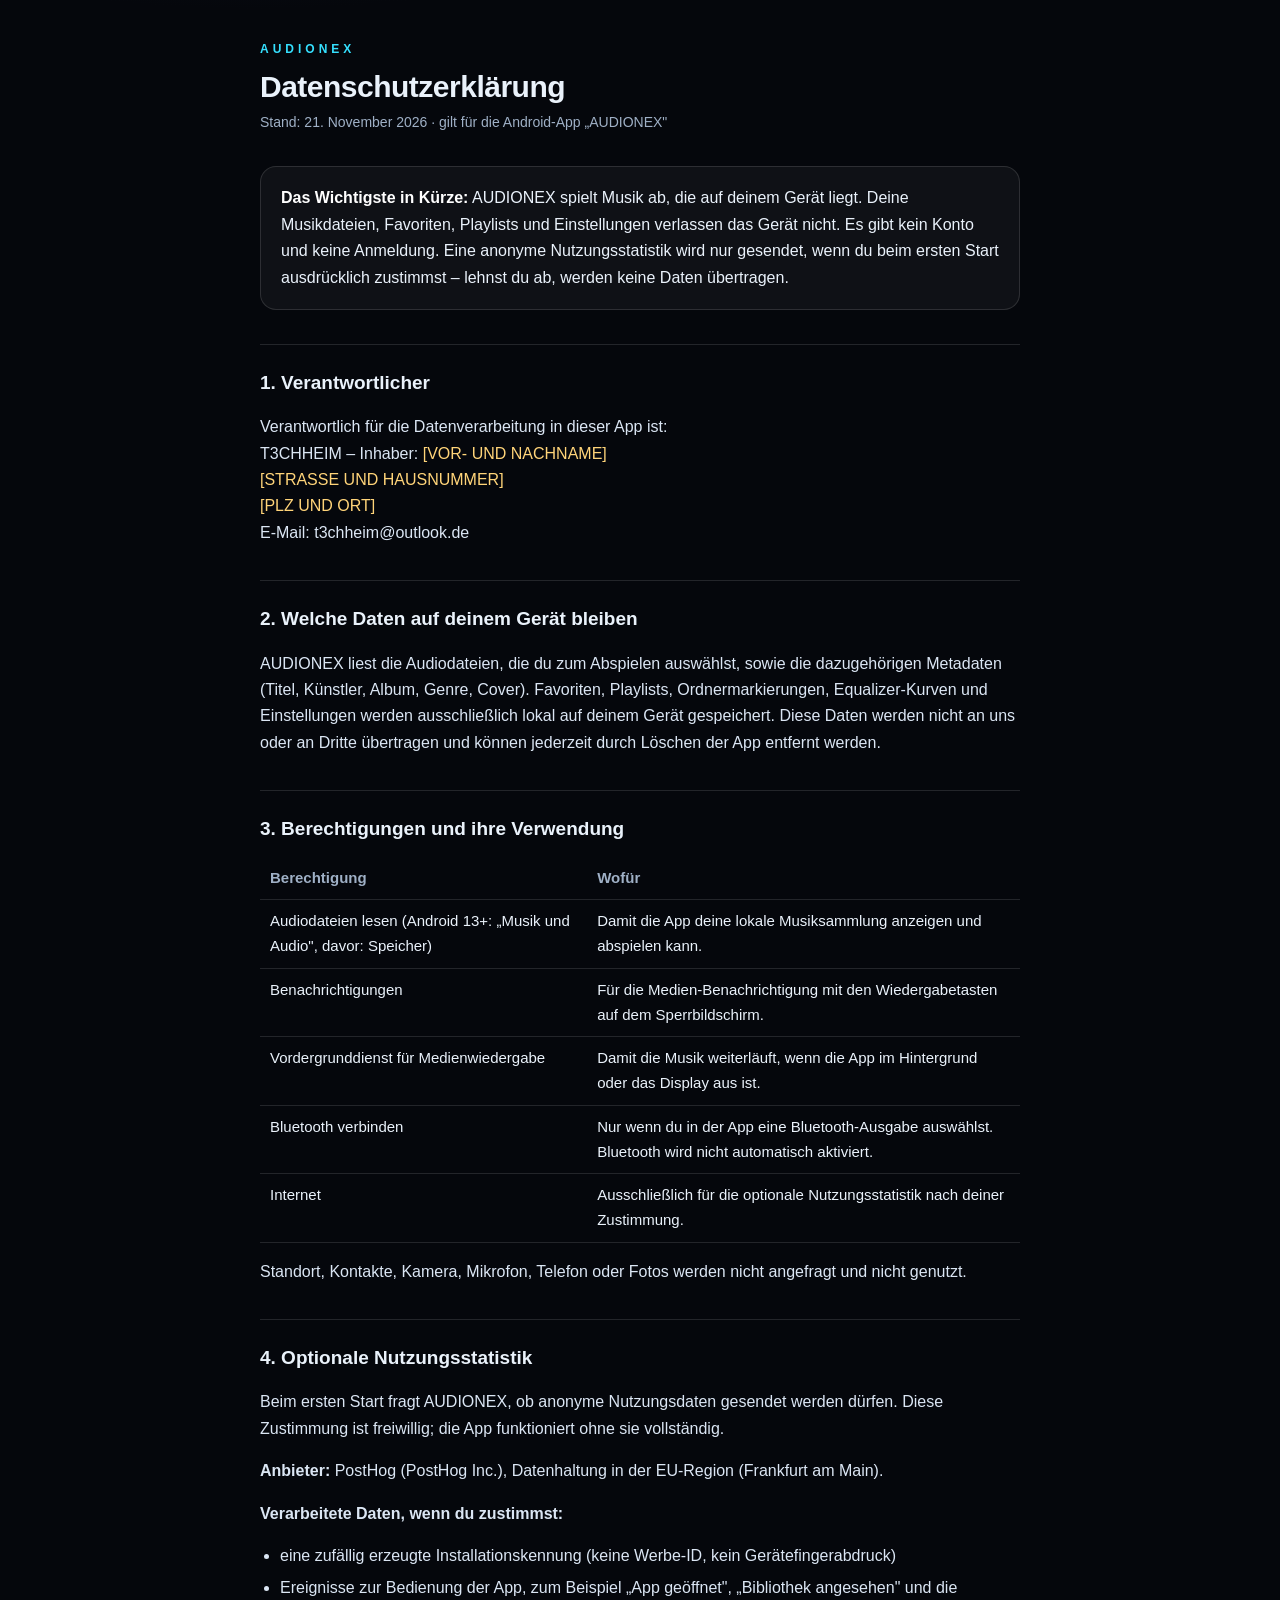
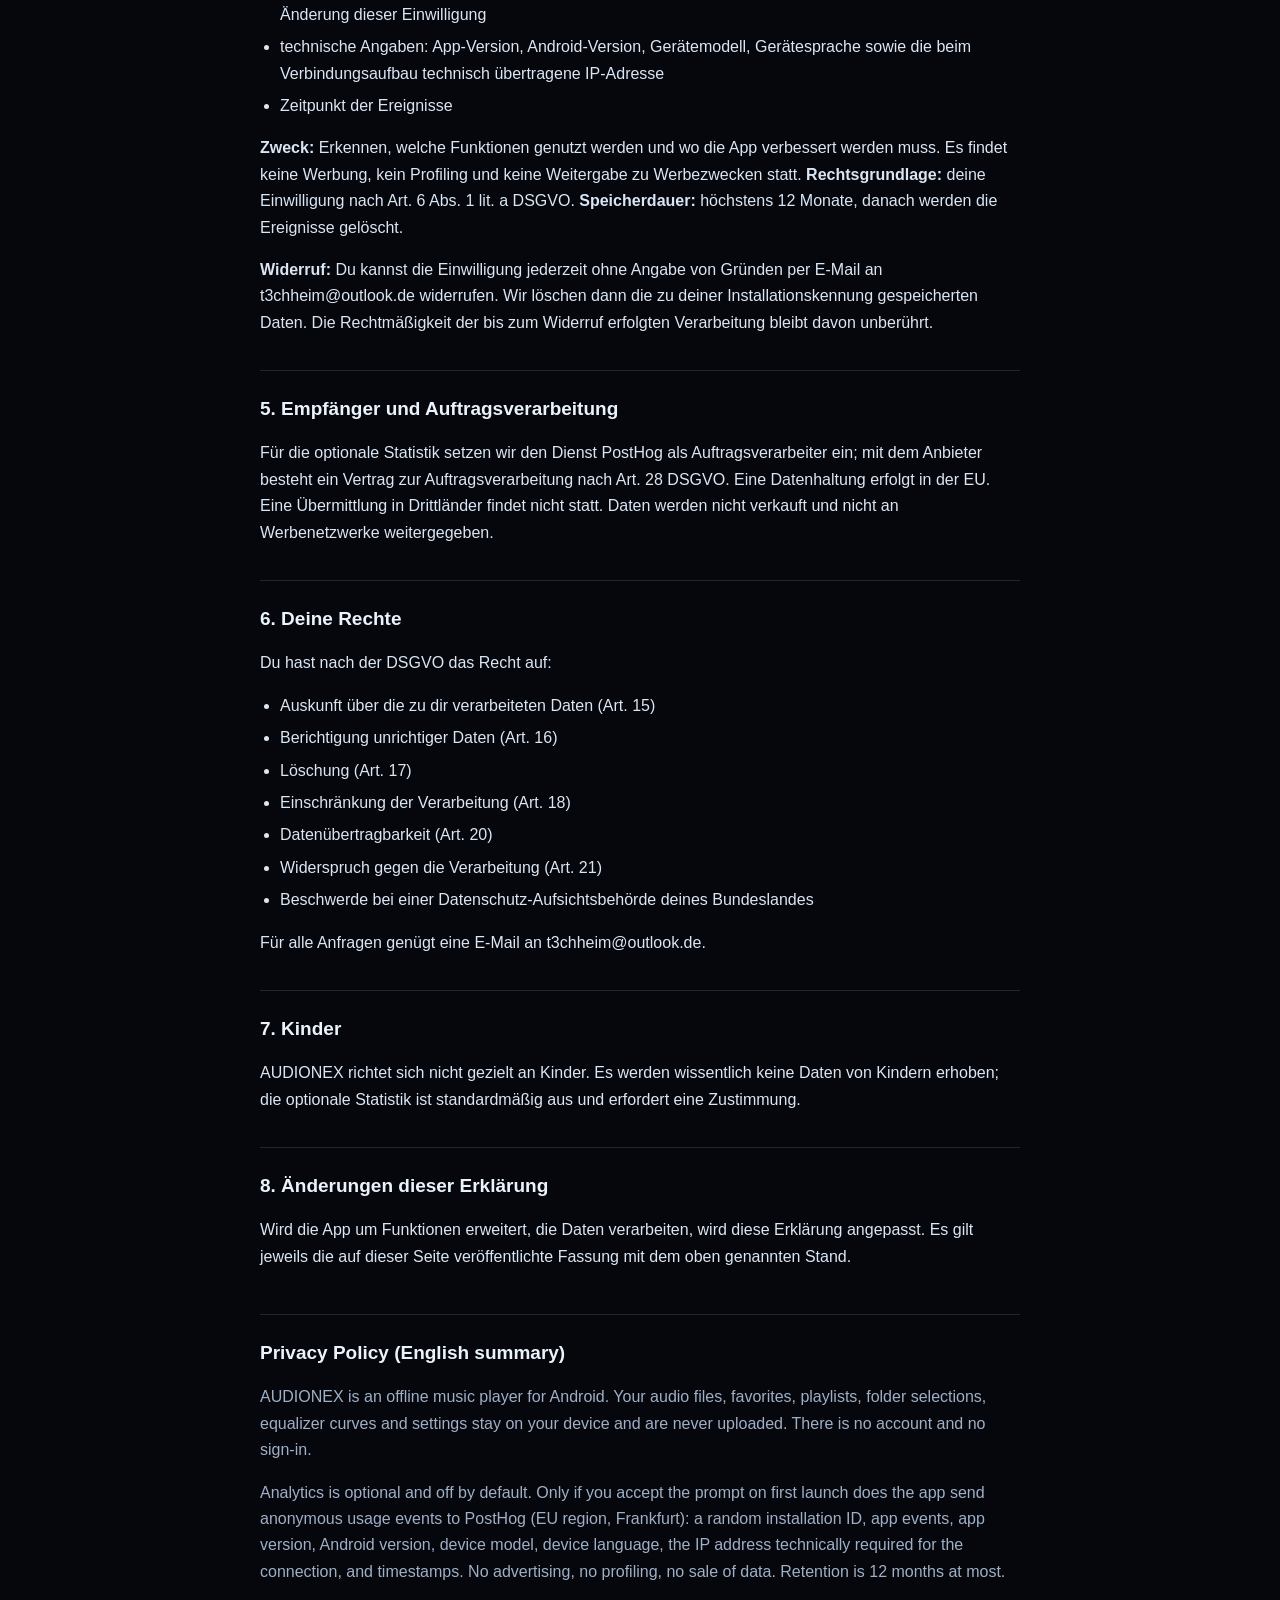
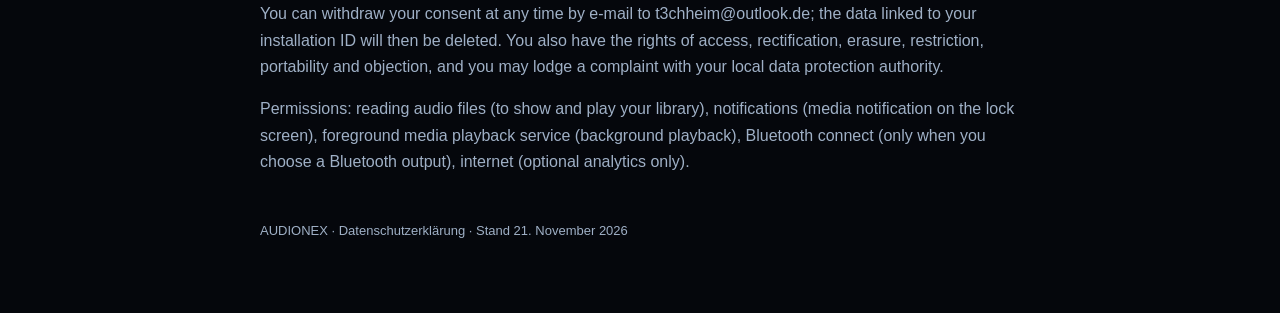
==== index.html @ 0b1effb4 "Add files via upload" ====
<!DOCTYPE html>
<html lang="de">
<head>
<meta charset="utf-8">
<meta name="viewport" content="width=device-width, initial-scale=1">
<title>Datenschutzerklärung – AUDIONEX</title>
<style>
  :root {
    --ink: #05070c;
    --card: #0e1727;
    --line: rgba(255,255,255,0.12);
    --ice: #eaf2fb;
    --muted: #9fb0c6;
    --blue: #2e9bff;
    --cyan: #35e0ff;
  }
  * { box-sizing: border-box; }
  body {
    margin: 0;
    padding: 40px 20px 72px;
    background: radial-gradient(1200px 600px at 20% -10%, #12253c 0%, var(--ink) 60%);
    color: var(--ice);
    font-family: -apple-system, BlinkMacSystemFont, "Segoe UI", Roboto, Arial, sans-serif;
    line-height: 1.65;
    font-size: 16px;
  }
  main { max-width: 760px; margin: 0 auto; }
  header { margin-bottom: 32px; }
  .brand {
    font-size: 12px;
    letter-spacing: 4px;
    text-transform: uppercase;
    color: var(--cyan);
    font-weight: 700;
  }
  h1 { font-size: 30px; line-height: 1.25; margin: 8px 0 6px; letter-spacing: -0.5px; }
  .stand { color: var(--muted); font-size: 14px; }
  h2 {
    font-size: 19px;
    margin: 34px 0 10px;
    padding-top: 22px;
    border-top: 1px solid var(--line);
  }
  p, li { color: #dbe6f4; }
  ul { padding-left: 20px; }
  li { margin: 6px 0; }
  .box {
    background: rgba(255,255,255,0.045);
    border: 1px solid var(--line);
    border-radius: 16px;
    padding: 18px 20px;
    margin: 18px 0;
  }
  .box strong { color: #fff; }
  .placeholder { color: #ffd479; }
  a { color: var(--blue); }
  table { width: 100%; border-collapse: collapse; margin: 12px 0; font-size: 15px; }
  th, td { text-align: left; padding: 9px 10px; border-bottom: 1px solid var(--line); vertical-align: top; }
  th { color: var(--muted); font-weight: 600; }
  footer { margin-top: 44px; color: var(--muted); font-size: 13px; }
  .en { margin-top: 44px; }
  .en p, .en li { color: var(--muted); }
  @media print {
    body { background: #fff; color: #111; }
    p, li, th, td { color: #111; }
    .box { background: #f4f6f9; }
    a { color: #0b57d0; }
  }
</style>
</head>
<body>
<main>
  <header>
    <div class="brand">AUDIONEX</div>
    <h1>Datenschutzerklärung</h1>
    <div class="stand">Stand: 21. November 2026 · gilt für die Android-App „AUDIONEX"</div>
  </header>

  <div class="box">
    <strong>Das Wichtigste in Kürze:</strong> AUDIONEX spielt Musik ab, die auf deinem Gerät liegt.
    Deine Musikdateien, Favoriten, Playlists und Einstellungen verlassen das Gerät nicht.
    Es gibt kein Konto und keine Anmeldung. Eine anonyme Nutzungsstatistik wird nur gesendet,
    wenn du beim ersten Start ausdrücklich zustimmst – lehnst du ab, werden keine Daten übertragen.
  </div>

  <h2>1. Verantwortlicher</h2>
  <p>
    Verantwortlich für die Datenverarbeitung in dieser App ist:<br>
    T3CHHEIM – Inhaber: <span class="placeholder">[VOR- UND NACHNAME]</span><br>
    <span class="placeholder">[STRASSE UND HAUSNUMMER]</span><br>
    <span class="placeholder">[PLZ UND ORT]</span><br>
    E-Mail: t3chheim@outlook.de
  </p>

  <h2>2. Welche Daten auf deinem Gerät bleiben</h2>
  <p>
    AUDIONEX liest die Audiodateien, die du zum Abspielen auswählst, sowie die dazugehörigen
    Metadaten (Titel, Künstler, Album, Genre, Cover). Favoriten, Playlists, Ordnermarkierungen,
    Equalizer-Kurven und Einstellungen werden ausschließlich lokal auf deinem Gerät gespeichert.
    Diese Daten werden nicht an uns oder an Dritte übertragen und können jederzeit durch Löschen
    der App entfernt werden.
  </p>

  <h2>3. Berechtigungen und ihre Verwendung</h2>
  <table>
    <tr><th>Berechtigung</th><th>Wofür</th></tr>
    <tr>
      <td>Audiodateien lesen (Android 13+: „Musik und Audio", davor: Speicher)</td>
      <td>Damit die App deine lokale Musiksammlung anzeigen und abspielen kann.</td>
    </tr>
    <tr>
      <td>Benachrichtigungen</td>
      <td>Für die Medien-Benachrichtigung mit den Wiedergabetasten auf dem Sperrbildschirm.</td>
    </tr>
    <tr>
      <td>Vordergrunddienst für Medienwiedergabe</td>
      <td>Damit die Musik weiterläuft, wenn die App im Hintergrund oder das Display aus ist.</td>
    </tr>
    <tr>
      <td>Bluetooth verbinden</td>
      <td>Nur wenn du in der App eine Bluetooth-Ausgabe auswählst. Bluetooth wird nicht automatisch aktiviert.</td>
    </tr>
    <tr>
      <td>Internet</td>
      <td>Ausschließlich für die optionale Nutzungsstatistik nach deiner Zustimmung.</td>
    </tr>
  </table>
  <p>
    Standort, Kontakte, Kamera, Mikrofon, Telefon oder Fotos werden nicht angefragt und nicht genutzt.
  </p>

  <h2>4. Optionale Nutzungsstatistik</h2>
  <p>
    Beim ersten Start fragt AUDIONEX, ob anonyme Nutzungsdaten gesendet werden dürfen. Diese
    Zustimmung ist freiwillig; die App funktioniert ohne sie vollständig.
  </p>
  <p><strong>Anbieter:</strong> PostHog (PostHog Inc.), Datenhaltung in der EU-Region (Frankfurt am Main).</p>
  <p><strong>Verarbeitete Daten, wenn du zustimmst:</strong></p>
  <ul>
    <li>eine zufällig erzeugte Installationskennung (keine Werbe-ID, kein Gerätefingerabdruck)</li>
    <li>Ereignisse zur Bedienung der App, zum Beispiel „App geöffnet", „Bibliothek angesehen" und die Änderung dieser Einwilligung</li>
    <li>technische Angaben: App-Version, Android-Version, Gerätemodell, Gerätesprache sowie die beim Verbindungsaufbau technisch übertragene IP-Adresse</li>
    <li>Zeitpunkt der Ereignisse</li>
  </ul>
  <p>
    <strong>Zweck:</strong> Erkennen, welche Funktionen genutzt werden und wo die App verbessert
    werden muss. Es findet keine Werbung, kein Profiling und keine Weitergabe zu Werbezwecken statt.
    <strong>Rechtsgrundlage:</strong> deine Einwilligung nach Art. 6 Abs. 1 lit. a DSGVO.
    <strong>Speicherdauer:</strong> höchstens 12 Monate, danach werden die Ereignisse gelöscht.
  </p>
  <p>
    <strong>Widerruf:</strong> Du kannst die Einwilligung jederzeit ohne Angabe von Gründen per
    E-Mail an t3chheim@outlook.de widerrufen. Wir löschen dann
    die zu deiner Installationskennung gespeicherten Daten. Die Rechtmäßigkeit der bis zum Widerruf
    erfolgten Verarbeitung bleibt davon unberührt.
  </p>

  <h2>5. Empfänger und Auftragsverarbeitung</h2>
  <p>
    Für die optionale Statistik setzen wir den Dienst PostHog als Auftragsverarbeiter ein; mit dem
    Anbieter besteht ein Vertrag zur Auftragsverarbeitung nach Art. 28 DSGVO. Eine Datenhaltung
    erfolgt in der EU. Eine Übermittlung in Drittländer findet nicht statt. Daten werden nicht
    verkauft und nicht an Werbenetzwerke weitergegeben.
  </p>

  <h2>6. Deine Rechte</h2>
  <p>Du hast nach der DSGVO das Recht auf:</p>
  <ul>
    <li>Auskunft über die zu dir verarbeiteten Daten (Art. 15)</li>
    <li>Berichtigung unrichtiger Daten (Art. 16)</li>
    <li>Löschung (Art. 17)</li>
    <li>Einschränkung der Verarbeitung (Art. 18)</li>
    <li>Datenübertragbarkeit (Art. 20)</li>
    <li>Widerspruch gegen die Verarbeitung (Art. 21)</li>
    <li>Beschwerde bei einer Datenschutz-Aufsichtsbehörde deines Bundeslandes</li>
  </ul>
  <p>
    Für alle Anfragen genügt eine E-Mail an
    t3chheim@outlook.de.
  </p>

  <h2>7. Kinder</h2>
  <p>
    AUDIONEX richtet sich nicht gezielt an Kinder. Es werden wissentlich keine Daten von Kindern
    erhoben; die optionale Statistik ist standardmäßig aus und erfordert eine Zustimmung.
  </p>

  <h2>8. Änderungen dieser Erklärung</h2>
  <p>
    Wird die App um Funktionen erweitert, die Daten verarbeiten, wird diese Erklärung angepasst.
    Es gilt jeweils die auf dieser Seite veröffentlichte Fassung mit dem oben genannten Stand.
  </p>

  <div class="en">
    <h2>Privacy Policy (English summary)</h2>
    <p>
      AUDIONEX is an offline music player for Android. Your audio files, favorites, playlists,
      folder selections, equalizer curves and settings stay on your device and are never uploaded.
      There is no account and no sign-in.
    </p>
    <p>
      Analytics is optional and off by default. Only if you accept the prompt on first launch does
      the app send anonymous usage events to PostHog (EU region, Frankfurt): a random installation
      ID, app events, app version, Android version, device model, device language, the IP address
      technically required for the connection, and timestamps. No advertising, no profiling, no
      sale of data. Retention is 12 months at most.
    </p>
    <p>
      You can withdraw your consent at any time by e-mail to
      t3chheim@outlook.de; the data linked to your installation
      ID will then be deleted. You also have the rights of access, rectification, erasure,
      restriction, portability and objection, and you may lodge a complaint with your local data
      protection authority.
    </p>
    <p>
      Permissions: reading audio files (to show and play your library), notifications (media
      notification on the lock screen), foreground media playback service (background playback),
      Bluetooth connect (only when you choose a Bluetooth output), internet (optional analytics only).
    </p>
  </div>

  <footer>
    AUDIONEX · Datenschutzerklärung · Stand 21. November 2026
  </footer>
</main>
</body>
</html>
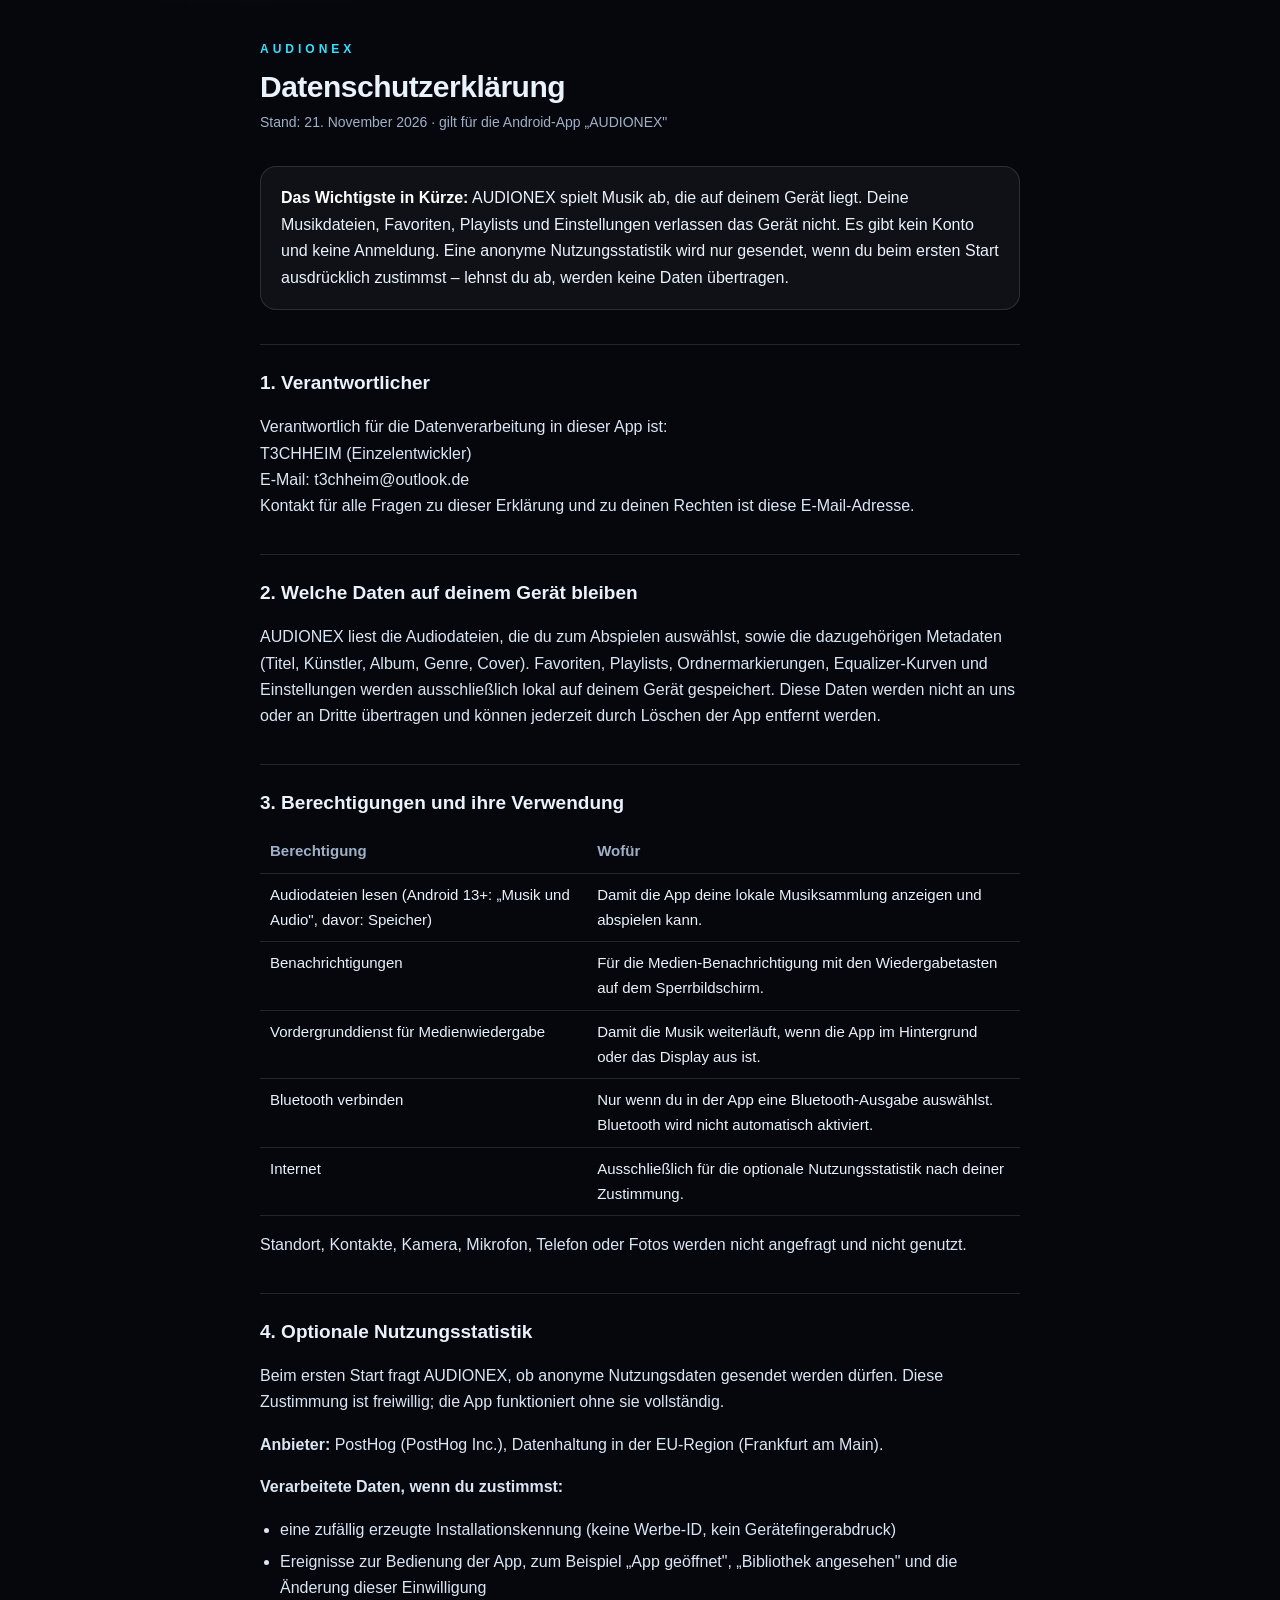
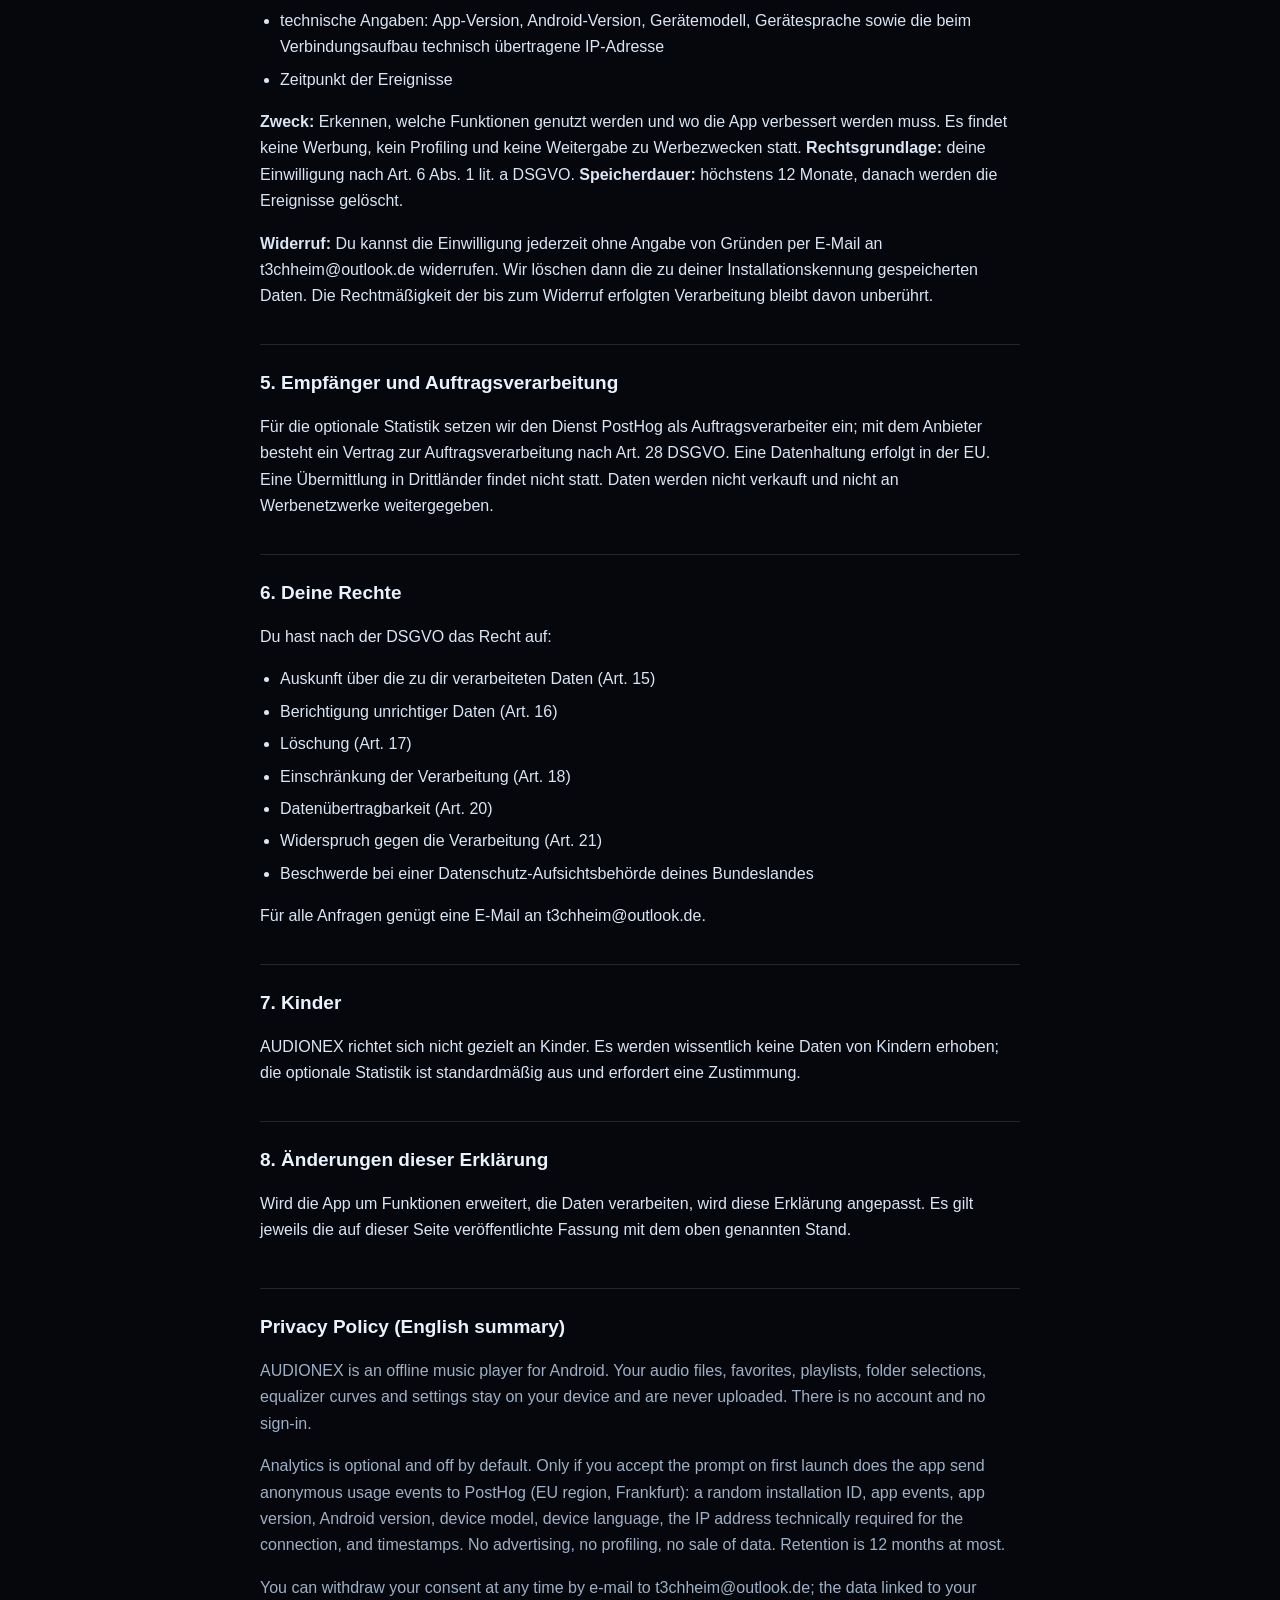
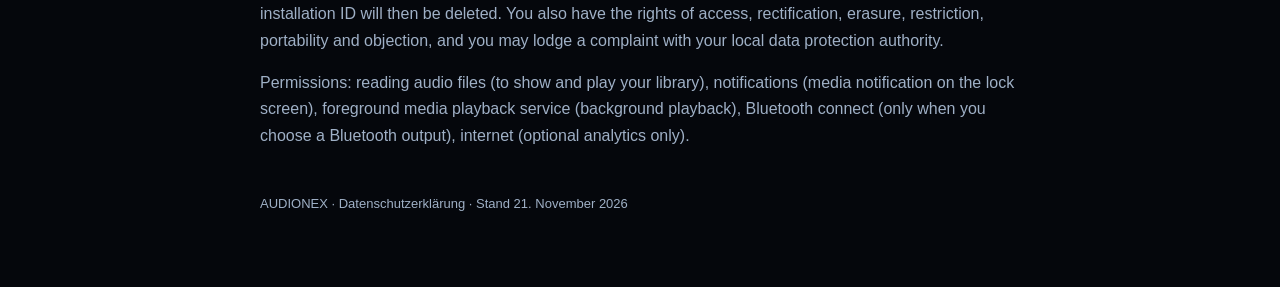
==== commit a91a40c6: "Add files via upload" ====
--- a/index.html
+++ b/index.html
@@ -86,10 +86,10 @@
   <h2>1. Verantwortlicher</h2>
   <p>
     Verantwortlich für die Datenverarbeitung in dieser App ist:<br>
-    T3CHHEIM – Inhaber: <span class="placeholder">[VOR- UND NACHNAME]</span><br>
-    <span class="placeholder">[STRASSE UND HAUSNUMMER]</span><br>
-    <span class="placeholder">[PLZ UND ORT]</span><br>
-    E-Mail: t3chheim@outlook.de
+    T3CHHEIM (Einzelentwickler)<br>
+    E-Mail: t3chheim@outlook.de<br>
+    Kontakt für alle Fragen zu dieser Erklärung und zu deinen Rechten ist diese
+    E-Mail-Adresse.
   </p>
 
   <h2>2. Welche Daten auf deinem Gerät bleiben</h2>
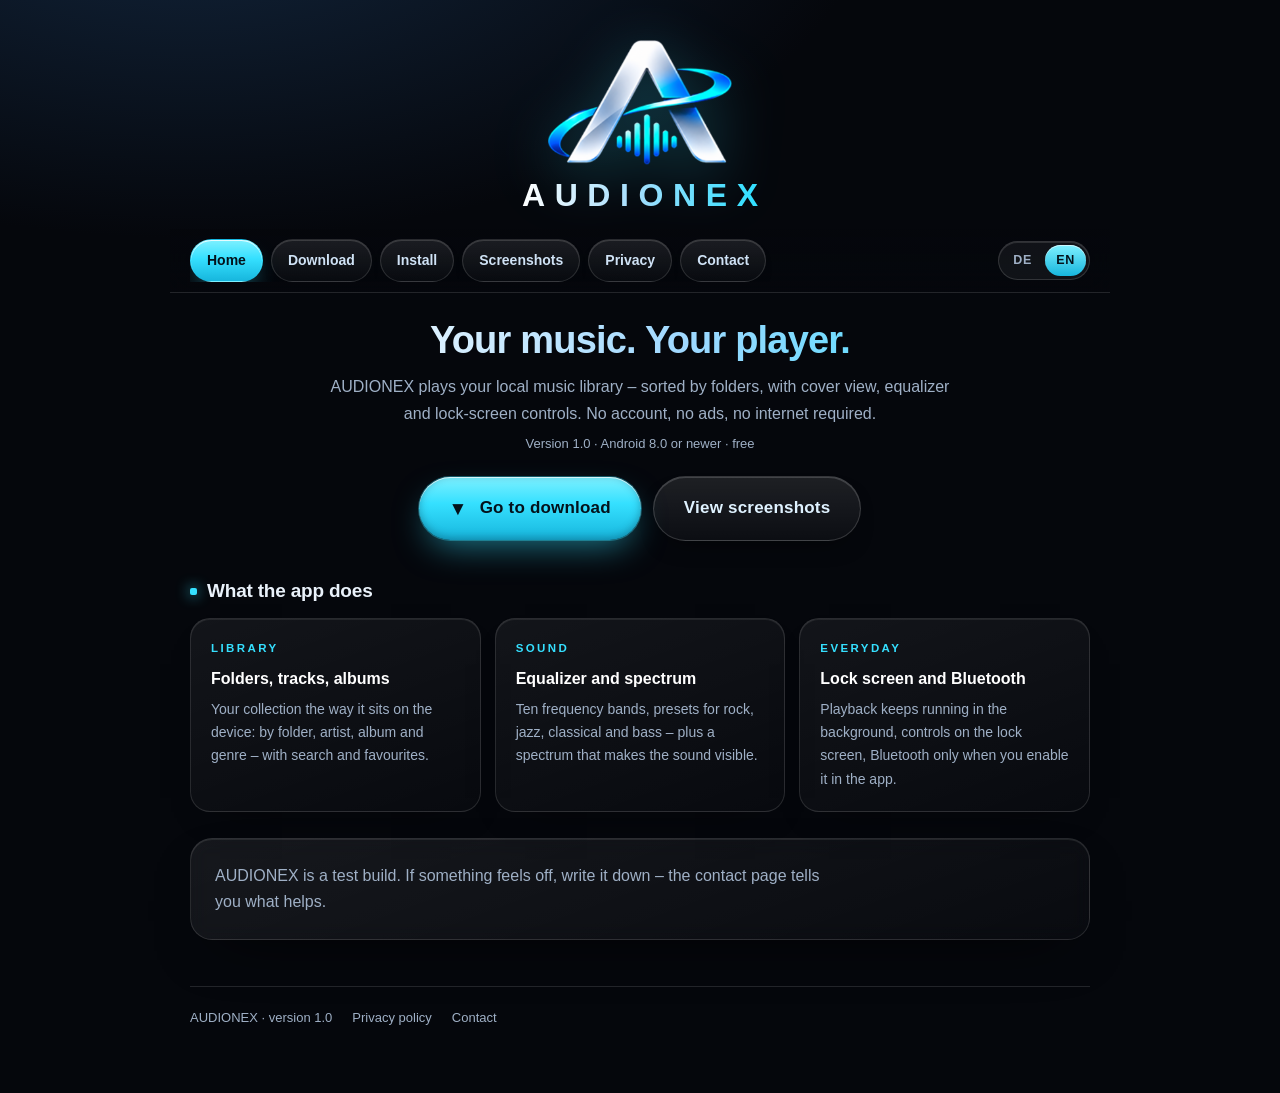
==== commit c5ea3b35: "Add files via upload" ====
--- a/index.html
+++ b/index.html
@@ -1,227 +1,103 @@
 <!DOCTYPE html>
-<html lang="de">
+<html lang="de" data-title-de="AUDIONEX – Hi-Res-Player für Android" data-title-en="AUDIONEX – hi-res player for Android">
 <head>
 <meta charset="utf-8">
 <meta name="viewport" content="width=device-width, initial-scale=1">
-<title>Datenschutzerklärung – AUDIONEX</title>
-<style>
-  :root {
-    --ink: #05070c;
-    --card: #0e1727;
-    --line: rgba(255,255,255,0.12);
-    --ice: #eaf2fb;
-    --muted: #9fb0c6;
-    --blue: #2e9bff;
-    --cyan: #35e0ff;
-  }
-  * { box-sizing: border-box; }
-  body {
-    margin: 0;
-    padding: 40px 20px 72px;
-    background: radial-gradient(1200px 600px at 20% -10%, #12253c 0%, var(--ink) 60%);
-    color: var(--ice);
-    font-family: -apple-system, BlinkMacSystemFont, "Segoe UI", Roboto, Arial, sans-serif;
-    line-height: 1.65;
-    font-size: 16px;
-  }
-  main { max-width: 760px; margin: 0 auto; }
-  header { margin-bottom: 32px; }
-  .brand {
-    font-size: 12px;
-    letter-spacing: 4px;
-    text-transform: uppercase;
-    color: var(--cyan);
-    font-weight: 700;
-  }
-  h1 { font-size: 30px; line-height: 1.25; margin: 8px 0 6px; letter-spacing: -0.5px; }
-  .stand { color: var(--muted); font-size: 14px; }
-  h2 {
-    font-size: 19px;
-    margin: 34px 0 10px;
-    padding-top: 22px;
-    border-top: 1px solid var(--line);
-  }
-  p, li { color: #dbe6f4; }
-  ul { padding-left: 20px; }
-  li { margin: 6px 0; }
-  .box {
-    background: rgba(255,255,255,0.045);
-    border: 1px solid var(--line);
-    border-radius: 16px;
-    padding: 18px 20px;
-    margin: 18px 0;
-  }
-  .box strong { color: #fff; }
-  .placeholder { color: #ffd479; }
-  a { color: var(--blue); }
-  table { width: 100%; border-collapse: collapse; margin: 12px 0; font-size: 15px; }
-  th, td { text-align: left; padding: 9px 10px; border-bottom: 1px solid var(--line); vertical-align: top; }
-  th { color: var(--muted); font-weight: 600; }
-  footer { margin-top: 44px; color: var(--muted); font-size: 13px; }
-  .en { margin-top: 44px; }
-  .en p, .en li { color: var(--muted); }
-  @media print {
-    body { background: #fff; color: #111; }
-    p, li, th, td { color: #111; }
-    .box { background: #f4f6f9; }
-    a { color: #0b57d0; }
-  }
-</style>
+<title>AUDIONEX – Hi-Res-Player für Android</title>
+<meta name="description" content="AUDIONEX: Hi-Res-Audio-Player für Android mit Bibliothek, Equalizer, Favoriten und Wiedergabe im Sperrbildschirm.">
+<link rel="icon" href="logo-mark.png" type="image/png">
+<link rel="stylesheet" href="style.css">
 </head>
 <body>
 <main>
-  <header>
-    <div class="brand">AUDIONEX</div>
-    <h1>Datenschutzerklärung</h1>
-    <div class="stand">Stand: 21. November 2026 · gilt für die Android-App „AUDIONEX"</div>
+  <header class="site-header">
+    <a href="index.html"><img class="logo" src="logo-mark.png" alt="AUDIONEX Logo" width="560" height="380"></a>
+    <a href="index.html" class="wordmark">AUDIONEX</a>
   </header>
 
-  <div class="box">
-    <strong>Das Wichtigste in Kürze:</strong> AUDIONEX spielt Musik ab, die auf deinem Gerät liegt.
-    Deine Musikdateien, Favoriten, Playlists und Einstellungen verlassen das Gerät nicht.
-    Es gibt kein Konto und keine Anmeldung. Eine anonyme Nutzungsstatistik wird nur gesendet,
-    wenn du beim ersten Start ausdrücklich zustimmst – lehnst du ab, werden keine Daten übertragen.
+  <div class="nav-wrap">
+    <nav class="nav" aria-label="Navigation">
+      <a href="index.html" aria-current="page" data-de="Start" data-en="Home">Start</a>
+      <a href="download.html" data-de="Download" data-en="Download">Download</a>
+      <a href="installieren.html" data-de="Installieren" data-en="Install">Installieren</a>
+      <a href="screenshots.html" data-de="Screenshots" data-en="Screenshots">Screenshots</a>
+      <a href="datenschutz.html" data-de="Datenschutz" data-en="Privacy">Datenschutz</a>
+      <a href="kontakt.html" data-de="Kontakt" data-en="Contact">Kontakt</a>
+    </nav>
+    <div class="lang" role="group" aria-label="Sprache / Language">
+      <button type="button" data-lang="de" class="active">DE</button>
+      <button type="button" data-lang="en">EN</button>
+    </div>
   </div>
 
-  <h2>1. Verantwortlicher</h2>
-  <p>
-    Verantwortlich für die Datenverarbeitung in dieser App ist:<br>
-    T3CHHEIM (Einzelentwickler)<br>
-    E-Mail: t3chheim@outlook.de<br>
-    Kontakt für alle Fragen zu dieser Erklärung und zu deinen Rechten ist diese
-    E-Mail-Adresse.
-  </p>
+  <section class="hero">
+    <h1 data-de="Deine Musik. Dein Player." data-en="Your music. Your player.">Deine Musik. Dein Player.</h1>
+    <p class="lead"
+       data-de="AUDIONEX spielt deine lokale Musiksammlung ab – nach Ordnern sortiert, mit Cover-Ansicht, Equalizer und Wiedergabetasten auf dem Sperrbildschirm. Kein Konto, keine Werbung, kein Internet nötig."
+       data-en="AUDIONEX plays your local music library – sorted by folders, with cover view, equalizer and lock-screen controls. No account, no ads, no internet required.">
+      AUDIONEX spielt deine lokale Musiksammlung ab – nach Ordnern sortiert, mit Cover-Ansicht,
+      Equalizer und Wiedergabetasten auf dem Sperrbildschirm. Kein Konto, keine Werbung, kein
+      Internet nötig.
+    </p>
+    <div class="stand" data-de="Version 1.0 · Android 8.0 oder neuer · kostenlos" data-en="Version 1.0 · Android 8.0 or newer · free">Version 1.0 · Android 8.0 oder neuer · kostenlos</div>
+  </section>
 
-  <h2>2. Welche Daten auf deinem Gerät bleiben</h2>
-  <p>
-    AUDIONEX liest die Audiodateien, die du zum Abspielen auswählst, sowie die dazugehörigen
-    Metadaten (Titel, Künstler, Album, Genre, Cover). Favoriten, Playlists, Ordnermarkierungen,
-    Equalizer-Kurven und Einstellungen werden ausschließlich lokal auf deinem Gerät gespeichert.
-    Diese Daten werden nicht an uns oder an Dritte übertragen und können jederzeit durch Löschen
-    der App entfernt werden.
-  </p>
+  <div class="actions" style="margin: 22px 0 6px;">
+    <a class="btn" href="download.html">
+      <span class="ico">▼</span>
+      <span data-de="Zum Download" data-en="Go to download">Zum Download</span>
+    </a>
+    <a class="btn secondary" href="screenshots.html">
+      <span data-de="Screenshots ansehen" data-en="View screenshots">Screenshots ansehen</span>
+    </a>
+  </div>
 
-  <h2>3. Berechtigungen und ihre Verwendung</h2>
-  <table>
-    <tr><th>Berechtigung</th><th>Wofür</th></tr>
-    <tr>
-      <td>Audiodateien lesen (Android 13+: „Musik und Audio", davor: Speicher)</td>
-      <td>Damit die App deine lokale Musiksammlung anzeigen und abspielen kann.</td>
-    </tr>
-    <tr>
-      <td>Benachrichtigungen</td>
-      <td>Für die Medien-Benachrichtigung mit den Wiedergabetasten auf dem Sperrbildschirm.</td>
-    </tr>
-    <tr>
-      <td>Vordergrunddienst für Medienwiedergabe</td>
-      <td>Damit die Musik weiterläuft, wenn die App im Hintergrund oder das Display aus ist.</td>
-    </tr>
-    <tr>
-      <td>Bluetooth verbinden</td>
-      <td>Nur wenn du in der App eine Bluetooth-Ausgabe auswählst. Bluetooth wird nicht automatisch aktiviert.</td>
-    </tr>
-    <tr>
-      <td>Internet</td>
-      <td>Ausschließlich für die optionale Nutzungsstatistik nach deiner Zustimmung.</td>
-    </tr>
-  </table>
-  <p>
-    Standort, Kontakte, Kamera, Mikrofon, Telefon oder Fotos werden nicht angefragt und nicht genutzt.
-  </p>
+  <h2 data-de="Was die App kann" data-en="What the app does">Was die App kann</h2>
+  <div class="cards">
+    <a class="card" href="screenshots.html">
+      <div class="kicker" data-de="Bibliothek" data-en="Library">Bibliothek</div>
+      <h3 data-de="Ordner, Titel, Alben" data-en="Folders, tracks, albums">Ordner, Titel, Alben</h3>
+      <p data-de="Deine Sammlung so, wie sie auf dem Gerät liegt: nach Ordnern, Künstlern, Alben und Genres – mit Suche und Favoriten."
+         data-en="Your collection the way it sits on the device: by folder, artist, album and genre – with search and favourites.">
+        Deine Sammlung so, wie sie auf dem Gerät liegt: nach Ordnern, Künstlern, Alben und
+        Genres – mit Suche und Favoriten.
+      </p>
+    </a>
+    <a class="card" href="screenshots.html">
+      <div class="kicker" data-de="Klang" data-en="Sound">Klang</div>
+      <h3 data-de="Equalizer und Spektrum" data-en="Equalizer and spectrum">Equalizer und Spektrum</h3>
+      <p data-de="Zehn Frequenzbänder, Presets für Rock, Jazz, Klassik und Bass – dazu ein Spektrum, das den Klang sichtbar macht."
+         data-en="Ten frequency bands, presets for rock, jazz, classical and bass – plus a spectrum that makes the sound visible.">
+        Zehn Frequenzbänder, Presets für Rock, Jazz, Klassik und Bass – dazu ein Spektrum, das
+        den Klang sichtbar macht.
+      </p>
+    </a>
+    <a class="card" href="installieren.html">
+      <div class="kicker" data-de="Alltag" data-en="Everyday">Alltag</div>
+      <h3 data-de="Sperrbildschirm und Bluetooth" data-en="Lock screen and Bluetooth">Sperrbildschirm und Bluetooth</h3>
+      <p data-de="Wiedergabe läuft im Hintergrund weiter, Tasten auf dem Sperrbildschirm, Bluetooth nur dann, wenn du es in der App einschaltest."
+         data-en="Playback keeps running in the background, controls on the lock screen, Bluetooth only when you enable it in the app.">
+        Wiedergabe läuft im Hintergrund weiter, Tasten auf dem Sperrbildschirm, Bluetooth nur
+        dann, wenn du es in der App einschaltest.
+      </p>
+    </a>
+  </div>
 
-  <h2>4. Optionale Nutzungsstatistik</h2>
-  <p>
-    Beim ersten Start fragt AUDIONEX, ob anonyme Nutzungsdaten gesendet werden dürfen. Diese
-    Zustimmung ist freiwillig; die App funktioniert ohne sie vollständig.
-  </p>
-  <p><strong>Anbieter:</strong> PostHog (PostHog Inc.), Datenhaltung in der EU-Region (Frankfurt am Main).</p>
-  <p><strong>Verarbeitete Daten, wenn du zustimmst:</strong></p>
-  <ul>
-    <li>eine zufällig erzeugte Installationskennung (keine Werbe-ID, kein Gerätefingerabdruck)</li>
-    <li>Ereignisse zur Bedienung der App, zum Beispiel „App geöffnet", „Bibliothek angesehen" und die Änderung dieser Einwilligung</li>
-    <li>technische Angaben: App-Version, Android-Version, Gerätemodell, Gerätesprache sowie die beim Verbindungsaufbau technisch übertragene IP-Adresse</li>
-    <li>Zeitpunkt der Ereignisse</li>
-  </ul>
-  <p>
-    <strong>Zweck:</strong> Erkennen, welche Funktionen genutzt werden und wo die App verbessert
-    werden muss. Es findet keine Werbung, kein Profiling und keine Weitergabe zu Werbezwecken statt.
-    <strong>Rechtsgrundlage:</strong> deine Einwilligung nach Art. 6 Abs. 1 lit. a DSGVO.
-    <strong>Speicherdauer:</strong> höchstens 12 Monate, danach werden die Ereignisse gelöscht.
-  </p>
-  <p>
-    <strong>Widerruf:</strong> Du kannst die Einwilligung jederzeit ohne Angabe von Gründen per
-    E-Mail an t3chheim@outlook.de widerrufen. Wir löschen dann
-    die zu deiner Installationskennung gespeicherten Daten. Die Rechtmäßigkeit der bis zum Widerruf
-    erfolgten Verarbeitung bleibt davon unberührt.
-  </p>
-
-  <h2>5. Empfänger und Auftragsverarbeitung</h2>
-  <p>
-    Für die optionale Statistik setzen wir den Dienst PostHog als Auftragsverarbeiter ein; mit dem
-    Anbieter besteht ein Vertrag zur Auftragsverarbeitung nach Art. 28 DSGVO. Eine Datenhaltung
-    erfolgt in der EU. Eine Übermittlung in Drittländer findet nicht statt. Daten werden nicht
-    verkauft und nicht an Werbenetzwerke weitergegeben.
-  </p>
-
-  <h2>6. Deine Rechte</h2>
-  <p>Du hast nach der DSGVO das Recht auf:</p>
-  <ul>
-    <li>Auskunft über die zu dir verarbeiteten Daten (Art. 15)</li>
-    <li>Berichtigung unrichtiger Daten (Art. 16)</li>
-    <li>Löschung (Art. 17)</li>
-    <li>Einschränkung der Verarbeitung (Art. 18)</li>
-    <li>Datenübertragbarkeit (Art. 20)</li>
-    <li>Widerspruch gegen die Verarbeitung (Art. 21)</li>
-    <li>Beschwerde bei einer Datenschutz-Aufsichtsbehörde deines Bundeslandes</li>
-  </ul>
-  <p>
-    Für alle Anfragen genügt eine E-Mail an
-    t3chheim@outlook.de.
-  </p>
-
-  <h2>7. Kinder</h2>
-  <p>
-    AUDIONEX richtet sich nicht gezielt an Kinder. Es werden wissentlich keine Daten von Kindern
-    erhoben; die optionale Statistik ist standardmäßig aus und erfordert eine Zustimmung.
-  </p>
-
-  <h2>8. Änderungen dieser Erklärung</h2>
-  <p>
-    Wird die App um Funktionen erweitert, die Daten verarbeiten, wird diese Erklärung angepasst.
-    Es gilt jeweils die auf dieser Seite veröffentlichte Fassung mit dem oben genannten Stand.
-  </p>
-
-  <div class="en">
-    <h2>Privacy Policy (English summary)</h2>
-    <p>
-      AUDIONEX is an offline music player for Android. Your audio files, favorites, playlists,
-      folder selections, equalizer curves and settings stay on your device and are never uploaded.
-      There is no account and no sign-in.
-    </p>
-    <p>
-      Analytics is optional and off by default. Only if you accept the prompt on first launch does
-      the app send anonymous usage events to PostHog (EU region, Frankfurt): a random installation
-      ID, app events, app version, Android version, device model, device language, the IP address
-      technically required for the connection, and timestamps. No advertising, no profiling, no
-      sale of data. Retention is 12 months at most.
-    </p>
-    <p>
-      You can withdraw your consent at any time by e-mail to
-      t3chheim@outlook.de; the data linked to your installation
-      ID will then be deleted. You also have the rights of access, rectification, erasure,
-      restriction, portability and objection, and you may lodge a complaint with your local data
-      protection authority.
-    </p>
-    <p>
-      Permissions: reading audio files (to show and play your library), notifications (media
-      notification on the lock screen), foreground media playback service (background playback),
-      Bluetooth connect (only when you choose a Bluetooth output), internet (optional analytics only).
+  <div class="panel" style="margin-top: 26px;">
+    <p class="lead" style="margin: 0;"
+       data-de="AUDIONEX ist eine Testversion. Wenn dir etwas auffällt, das unrund läuft, schreib es auf – die Kontaktseite sagt dir, was hilft."
+       data-en="AUDIONEX is a test build. If something feels off, write it down – the contact page tells you what helps.">
+      AUDIONEX ist eine Testversion. Wenn dir etwas auffällt, das unrund läuft, schreib es auf –
+      die Kontaktseite sagt dir, was hilft.
     </p>
   </div>
 
   <footer>
-    AUDIONEX · Datenschutzerklärung · Stand 21. November 2026
+    <span data-de="AUDIONEX · Version 1.0" data-en="AUDIONEX · version 1.0">AUDIONEX · Version 1.0</span>
+    <a href="datenschutz.html" data-de="Datenschutzerklärung" data-en="Privacy policy">Datenschutzerklärung</a>
+    <a href="kontakt.html" data-de="Kontakt" data-en="Contact">Kontakt</a>
   </footer>
 </main>
+<script src="site.js"></script>
 </body>
 </html>
--- a/style.css
+++ b/style.css
@@ -0,0 +1,340 @@
+/* AUDIONEX – gemeinsames Stylesheet für alle Seiten der GitHub-Pages-Site */
+
+:root {
+  --ink: #05070c;
+  --card: rgba(255, 255, 255, 0.045);
+  --line: rgba(255, 255, 255, 0.12);
+  --ice: #eaf2fb;
+  --muted: #9fb0c6;
+  --blue: #2e9bff;
+  --cyan: #35e0ff;
+}
+
+* { box-sizing: border-box; }
+html { scroll-behavior: smooth; }
+
+body {
+  margin: 0;
+  padding: 34px 20px 64px;
+  background:
+    radial-gradient(1100px 560px at 15% -10%, #12253c 0%, var(--ink) 62%),
+    radial-gradient(900px 500px at 100% 10%, rgba(53, 224, 255, 0.10) 0%, transparent 60%),
+    var(--ink);
+  color: var(--ice);
+  font-family: -apple-system, BlinkMacSystemFont, "Segoe UI", Roboto, Arial, sans-serif;
+  line-height: 1.65;
+  font-size: 16px;
+  -webkit-font-smoothing: antialiased;
+  min-height: 100vh;
+}
+
+main { max-width: 900px; margin: 0 auto; }
+
+/* ---------- Kopfbereich ---------- */
+.site-header {
+  display: flex;
+  flex-direction: column;
+  align-items: center;
+  text-align: center;
+  padding: 6px 0 18px;
+}
+.logo {
+  width: clamp(130px, 28vw, 184px);
+  height: auto;
+  display: block;
+  filter: drop-shadow(0 14px 30px rgba(53, 224, 255, 0.30));
+}
+.wordmark {
+  margin: 14px 0 0;
+  padding-left: 0.3em;
+  font-size: clamp(22px, 5.6vw, 32px);
+  font-weight: 800;
+  letter-spacing: 0.3em;
+  text-transform: uppercase;
+  line-height: 1;
+  background: linear-gradient(100deg, #ffffff 6%, #a9defd 48%, var(--cyan) 92%);
+  -webkit-background-clip: text;
+  background-clip: text;
+  color: transparent;
+}
+.site-header a { text-decoration: none; }
+
+/* ---------- Navigation ---------- */
+.nav-wrap {
+  position: sticky;
+  top: 0;
+  z-index: 20;
+  display: flex;
+  align-items: center;
+  gap: 12px;
+  margin: 0 -20px 26px;
+  padding: 10px 20px;
+  background: linear-gradient(180deg, rgba(5, 7, 12, 0.94), rgba(5, 7, 12, 0.74));
+  backdrop-filter: blur(14px);
+  -webkit-backdrop-filter: blur(14px);
+  border-bottom: 1px solid var(--line);
+}
+.nav {
+  display: flex;
+  flex: 1 1 auto;
+  gap: 8px;
+  overflow-x: auto;
+  scrollbar-width: none;
+  -webkit-overflow-scrolling: touch;
+}
+.nav::-webkit-scrollbar { display: none; }
+.nav a {
+  flex: 0 0 auto;
+  padding: 9px 16px;
+  border-radius: 999px;
+  text-decoration: none;
+  color: #cfe2f5;
+  font-size: 14px;
+  font-weight: 600;
+  white-space: nowrap;
+  border: 1px solid rgba(255, 255, 255, 0.13);
+  background: linear-gradient(180deg, rgba(255, 255, 255, 0.09), rgba(255, 255, 255, 0.02));
+  box-shadow: inset 0 1px 0 rgba(255, 255, 255, 0.14), 0 8px 18px -14px rgba(0, 0, 0, 0.9);
+  transition: color .16s ease, background .16s ease, border-color .16s ease, box-shadow .16s ease, transform .16s ease;
+}
+.nav a:hover { transform: translateY(-1px); }
+.nav a:hover,
+.nav a[aria-current="page"] {
+  color: #04121b;
+  border-color: transparent;
+  background: linear-gradient(180deg, #7ef0ff 0%, var(--cyan) 45%, #17b6dd 100%);
+  box-shadow: 0 1px 0 rgba(255, 255, 255, 0.8) inset, 0 12px 26px -12px rgba(53, 224, 255, 0.75);
+}
+.nav a[aria-current="page"] { cursor: default; }
+
+/* ---------- Sprachumschalter ---------- */
+.lang {
+  flex: 0 0 auto;
+  display: flex;
+  gap: 2px;
+  padding: 3px;
+  border-radius: 999px;
+  border: 1px solid rgba(255, 255, 255, 0.14);
+  background: rgba(255, 255, 255, 0.05);
+  box-shadow: inset 0 1px 0 rgba(255, 255, 255, 0.12);
+}
+.lang button {
+  appearance: none;
+  border: 0;
+  cursor: pointer;
+  padding: 5px 11px;
+  border-radius: 999px;
+  background: transparent;
+  color: var(--muted);
+  font: inherit;
+  font-size: 12.5px;
+  font-weight: 800;
+  letter-spacing: 0.06em;
+  transition: color .15s ease, background .15s ease;
+}
+.lang button.active {
+  color: #04121b;
+  background: linear-gradient(180deg, #7ef0ff, #17b6dd);
+  box-shadow: 0 1px 0 rgba(255, 255, 255, 0.6) inset;
+}
+
+/* ---------- Typografie ---------- */
+h1 {
+  font-size: clamp(27px, 6.6vw, 38px);
+  line-height: 1.14;
+  margin: 6px 0 12px;
+  letter-spacing: -0.8px;
+  background: linear-gradient(100deg, #ffffff 10%, #9fd8ff 55%, var(--cyan) 95%);
+  -webkit-background-clip: text;
+  background-clip: text;
+  color: transparent;
+}
+.hero { text-align: center; margin-bottom: 10px; }
+.hero .lead { margin-left: auto; margin-right: auto; }
+
+h2 {
+  font-size: 19px;
+  margin: 34px 0 12px;
+  letter-spacing: -0.2px;
+}
+h2::before {
+  content: "";
+  display: inline-block;
+  width: 7px;
+  height: 7px;
+  margin-right: 10px;
+  border-radius: 2px;
+  background: var(--cyan);
+  box-shadow: 0 0 14px var(--cyan);
+  vertical-align: middle;
+}
+h3 { font-size: 16px; margin: 22px 0 6px; }
+
+.lead { color: var(--muted); margin: 0; max-width: 620px; }
+.stand { color: var(--muted); font-size: 13px; margin-top: 6px; }
+p, li { color: #dbe6f4; }
+a { color: var(--blue); }
+
+/* ---------- Bausteine ---------- */
+.panel {
+  position: relative;
+  background: linear-gradient(160deg, rgba(255, 255, 255, 0.07), rgba(255, 255, 255, 0.02));
+  border: 1px solid var(--line);
+  border-radius: 22px;
+  padding: 24px;
+  margin: 22px 0;
+  box-shadow: 0 22px 60px -30px rgba(0, 0, 0, 0.9), inset 0 1px 0 rgba(255, 255, 255, 0.09);
+  backdrop-filter: blur(10px);
+}
+
+.btn {
+  display: inline-flex;
+  align-items: center;
+  gap: 12px;
+  padding: 17px 30px;
+  border-radius: 999px;
+  text-decoration: none;
+  font-weight: 700;
+  font-size: 17px;
+  letter-spacing: 0.2px;
+  color: #04121b;
+  background: linear-gradient(180deg, #7ef0ff 0%, var(--cyan) 42%, #17b6dd 100%);
+  box-shadow:
+    0 1px 0 rgba(255, 255, 255, 0.7) inset,
+    0 -2px 8px rgba(0, 40, 60, 0.35) inset,
+    0 14px 34px -10px rgba(53, 224, 255, 0.55),
+    0 0 0 1px rgba(53, 224, 255, 0.35);
+  transition: transform .16s ease, box-shadow .16s ease;
+}
+.btn:hover {
+  transform: translateY(-2px);
+  box-shadow:
+    0 1px 0 rgba(255, 255, 255, 0.8) inset,
+    0 -2px 8px rgba(0, 40, 60, 0.3) inset,
+    0 20px 44px -10px rgba(53, 224, 255, 0.75),
+    0 0 0 1px rgba(53, 224, 255, 0.5);
+}
+.btn:active { transform: translateY(0); }
+.btn .ico { font-size: 19px; line-height: 1; }
+
+.btn.secondary {
+  color: #dff2ff;
+  background: linear-gradient(180deg, rgba(255, 255, 255, 0.10), rgba(255, 255, 255, 0.03));
+  box-shadow: inset 0 1px 0 rgba(255, 255, 255, 0.16), 0 12px 28px -18px rgba(0, 0, 0, 0.9);
+  border: 1px solid rgba(255, 255, 255, 0.16);
+}
+.btn.secondary:hover { box-shadow: inset 0 1px 0 rgba(255, 255, 255, 0.22), 0 16px 34px -18px rgba(53, 224, 255, 0.6); }
+
+.actions { display: flex; flex-wrap: wrap; gap: 12px; justify-content: center; align-items: center; }
+
+.download { display: flex; flex-wrap: wrap; gap: 18px; align-items: center; }
+.meta { display: grid; gap: 2px; font-size: 13px; color: var(--muted); }
+.meta b { color: var(--ice); font-weight: 600; }
+
+ol { padding-left: 22px; margin: 0; }
+ol li { margin: 10px 0; padding-left: 4px; }
+ol li strong, ul li strong { color: #fff; }
+ul { padding-left: 20px; }
+
+.warn {
+  border-left: 3px solid var(--blue);
+  background: rgba(46, 155, 255, 0.10);
+  border-radius: 0 14px 14px 0;
+  padding: 14px 18px;
+  color: #cfe2f5;
+  font-size: 14.5px;
+  margin: 22px 0;
+}
+
+/* Karten für die Startseite */
+.cards {
+  display: grid;
+  grid-template-columns: repeat(auto-fit, minmax(228px, 1fr));
+  gap: 14px;
+  margin-top: 8px;
+}
+.card {
+  display: block;
+  text-decoration: none;
+  color: inherit;
+  padding: 20px;
+  border-radius: 20px;
+  border: 1px solid var(--line);
+  background: linear-gradient(160deg, rgba(255, 255, 255, 0.06), rgba(255, 255, 255, 0.015));
+  box-shadow: inset 0 1px 0 rgba(255, 255, 255, 0.08), 0 16px 40px -30px rgba(0, 0, 0, 0.9);
+  transition: transform .18s ease, border-color .18s ease, box-shadow .18s ease;
+}
+.card:hover {
+  transform: translateY(-3px);
+  border-color: rgba(53, 224, 255, 0.42);
+  box-shadow: inset 0 1px 0 rgba(255, 255, 255, 0.12), 0 22px 46px -26px rgba(53, 224, 255, 0.35);
+}
+.card .kicker {
+  font-size: 11.5px;
+  letter-spacing: 2.4px;
+  text-transform: uppercase;
+  color: var(--cyan);
+  font-weight: 700;
+}
+.card h3 { margin: 8px 0 6px; color: #fff; }
+.card p { margin: 0; color: var(--muted); font-size: 14px; }
+
+/* Screenshot-Galerie */
+.gallery {
+  display: grid;
+  grid-template-columns: repeat(auto-fit, minmax(158px, 1fr));
+  gap: 14px;
+}
+figure { margin: 0; }
+.shot {
+  display: block;
+  border-radius: 18px;
+  overflow: hidden;
+  border: 1px solid var(--line);
+  background: #0a1421;
+  box-shadow: 0 16px 40px -22px rgba(0, 0, 0, 0.95), inset 0 1px 0 rgba(255, 255, 255, 0.06);
+  transition: transform .18s ease, border-color .18s ease;
+}
+.shot:hover { transform: translateY(-3px); border-color: rgba(53, 224, 255, 0.45); }
+.shot img { display: block; width: 100%; height: auto; }
+figcaption { color: var(--muted); font-size: 12.5px; margin-top: 8px; text-align: center; }
+
+/* Fließtext der Datenschutzerklärung */
+.prose h2 { margin-top: 30px; padding-top: 20px; border-top: 1px solid var(--line); }
+.prose table { width: 100%; border-collapse: collapse; margin: 12px 0; font-size: 15px; }
+.prose th, .prose td {
+  text-align: left;
+  padding: 9px 10px;
+  border-bottom: 1px solid var(--line);
+  vertical-align: top;
+}
+.prose th { color: var(--muted); font-weight: 600; }
+.prose .box {
+  background: rgba(255, 255, 255, 0.045);
+  border: 1px solid var(--line);
+  border-radius: 16px;
+  padding: 16px 18px;
+  margin: 18px 0;
+}
+.prose .box strong { color: #fff; }
+
+/* ---------- Fußbereich ---------- */
+footer {
+  margin-top: 46px;
+  padding-top: 20px;
+  border-top: 1px solid var(--line);
+  color: var(--muted);
+  font-size: 13px;
+  display: flex;
+  flex-wrap: wrap;
+  gap: 8px 20px;
+}
+footer a { color: var(--muted); text-decoration: none; }
+footer a:hover { color: var(--cyan); }
+
+@media (max-width: 520px) {
+  body { padding: 26px 16px 56px; }
+  .nav-wrap { margin-left: -16px; margin-right: -16px; padding: 10px 16px; }
+  .panel { padding: 20px; border-radius: 20px; }
+  .btn { padding: 15px 24px; font-size: 16px; }
+}
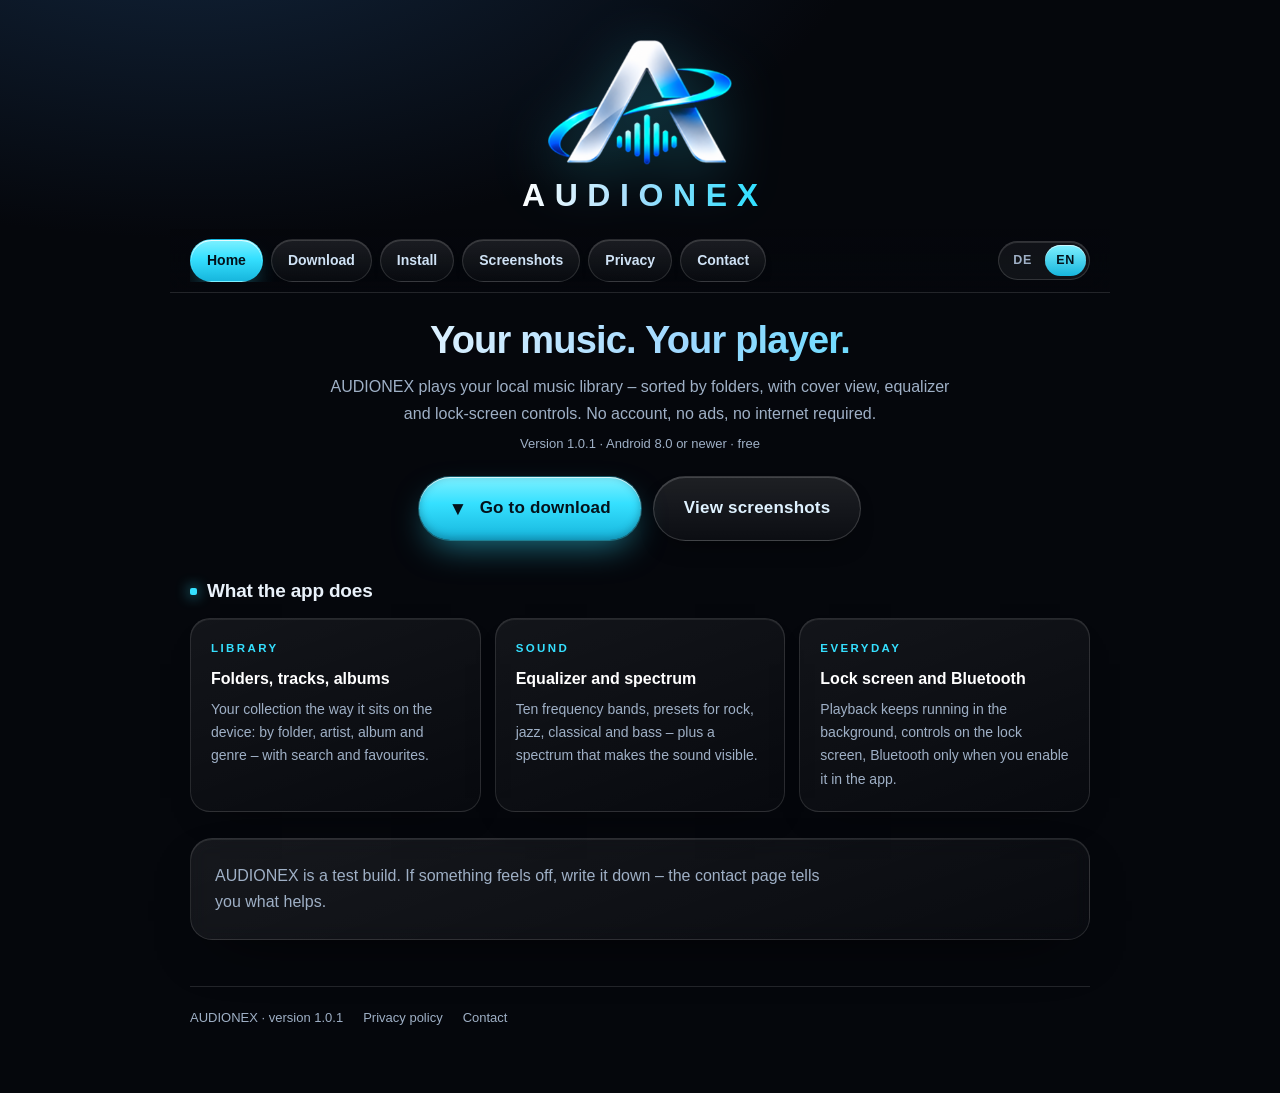
==== commit f323e0e0: "Add files via upload" ====
--- a/index.html
+++ b/index.html
@@ -39,7 +39,7 @@
       Equalizer und Wiedergabetasten auf dem Sperrbildschirm. Kein Konto, keine Werbung, kein
       Internet nötig.
     </p>
-    <div class="stand" data-de="Version 1.0 · Android 8.0 oder neuer · kostenlos" data-en="Version 1.0 · Android 8.0 or newer · free">Version 1.0 · Android 8.0 oder neuer · kostenlos</div>
+    <div class="stand" data-de="Version 1.0.1 · Android 8.0 oder neuer · kostenlos" data-en="Version 1.0.1 · Android 8.0 or newer · free">Version 1.0.1 · Android 8.0 oder neuer · kostenlos</div>
   </section>
 
   <div class="actions" style="margin: 22px 0 6px;">
@@ -93,7 +93,7 @@
   </div>
 
   <footer>
-    <span data-de="AUDIONEX · Version 1.0" data-en="AUDIONEX · version 1.0">AUDIONEX · Version 1.0</span>
+    <span data-de="AUDIONEX · Version 1.0.1" data-en="AUDIONEX · version 1.0.1">AUDIONEX · Version 1.0.1</span>
     <a href="datenschutz.html" data-de="Datenschutzerklärung" data-en="Privacy policy">Datenschutzerklärung</a>
     <a href="kontakt.html" data-de="Kontakt" data-en="Contact">Kontakt</a>
   </footer>
